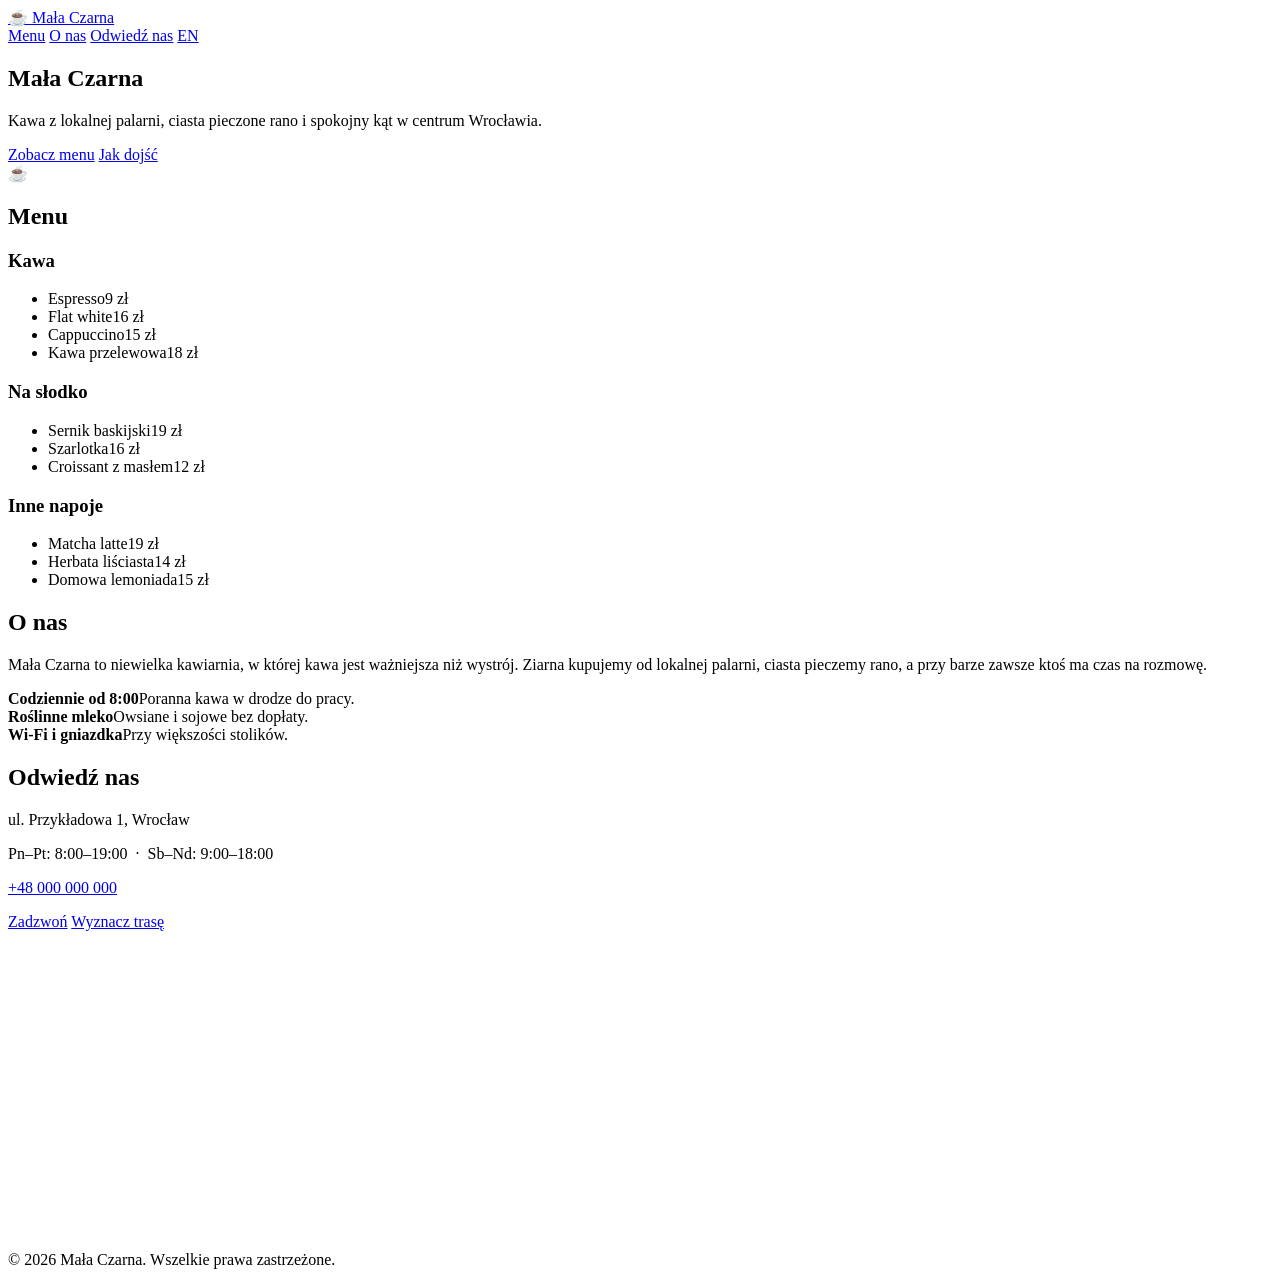
==== index.html @ d8a47744 "Create index.html" ====
<!DOCTYPE html>
<html lang="pl">
<head>
    <meta charset="UTF-8">
    <meta name="viewport" content="width=device-width, initial-scale=1.0">
    <meta name="description" content="Mała Czarna – kawiarnia we Wrocławiu. Dobra kawa, domowe ciasta i spokojny kąt w centrum.">
    <title>Mała Czarna – kawiarnia we Wrocławiu</title>
    <link rel="icon" href="data:image/svg+xml,<svg xmlns='http://www.w3.org/2000/svg' viewBox='0 0 100 100'><text y='.9em' font-size='90'>☕</text></svg>">
    <link rel="alternate" hreflang="pl" href="index.html">
    <link rel="alternate" hreflang="en" href="en.html">

    <meta property="og:type" content="website">
    <meta property="og:title" content="Mała Czarna – kawiarnia we Wrocławiu">
    <meta property="og:description" content="Dobra kawa, domowe ciasta i spokojny kąt w centrum Wrocławia.">
    <meta property="og:locale" content="pl_PL">

    <link rel="stylesheet" href="style.css">

    <script type="application/ld+json">
    {
        "@context": "https://schema.org",
        "@type": "CafeOrCoffeeShop",
        "name": "Mała Czarna",
        "address": {
            "@type": "PostalAddress",
            "streetAddress": "ul. Przykładowa 1",
            "addressLocality": "Wrocław",
            "addressCountry": "PL"
        },
        "telephone": "+48000000000",
        "openingHours": ["Mo-Fr 08:00-19:00", "Sa-Su 09:00-18:00"]
    }
    </script>
</head>
<body>

    <header>
        <nav>
            <a href="#" class="brand"><span class="brand-cup">☕</span> Mała Czarna</a>
            <div class="links">
                <a href="#menu">Menu</a>
                <a href="#about">O nas</a>
                <a href="#visit">Odwiedź nas</a>
                <a href="en.html" hreflang="en" lang="en" class="lang">EN</a>
            </div>
        </nav>
    </header>

    <section class="hero">
        <div class="hero-text">
            <h1>Mała Czarna</h1>
            <p class="lead">Kawa z lokalnej palarni, ciasta pieczone rano i spokojny kąt w centrum Wrocławia.</p>
            <div class="hero-buttons">
                <a href="#menu" class="button">Zobacz menu</a>
                <a href="#visit" class="button button-outline">Jak dojść</a>
            </div>
        </div>
        <div class="hero-art" aria-hidden="true">☕</div>
    </section>

    <section id="menu" class="section">
        <h2>Menu</h2>
        <div class="menu-grid">
            <div class="menu-col">
                <h3>Kawa</h3>
                <ul>
                    <li><span>Espresso</span><span class="price">9 zł</span></li>
                    <li><span>Flat white</span><span class="price">16 zł</span></li>
                    <li><span>Cappuccino</span><span class="price">15 zł</span></li>
                    <li><span>Kawa przelewowa</span><span class="price">18 zł</span></li>
                </ul>
            </div>
            <div class="menu-col">
                <h3>Na słodko</h3>
                <ul>
                    <li><span>Sernik baskijski</span><span class="price">19 zł</span></li>
                    <li><span>Szarlotka</span><span class="price">16 zł</span></li>
                    <li><span>Croissant z masłem</span><span class="price">12 zł</span></li>
                </ul>
            </div>
            <div class="menu-col">
                <h3>Inne napoje</h3>
                <ul>
                    <li><span>Matcha latte</span><span class="price">19 zł</span></li>
                    <li><span>Herbata liściasta</span><span class="price">14 zł</span></li>
                    <li><span>Domowa lemoniada</span><span class="price">15 zł</span></li>
                </ul>
            </div>
        </div>
    </section>

    <section id="about" class="section alt">
        <h2>O nas</h2>
        <p class="text">
            Mała Czarna to niewielka kawiarnia, w której kawa jest ważniejsza niż wystrój.
            Ziarna kupujemy od lokalnej palarni, ciasta pieczemy rano,
            a przy barze zawsze ktoś ma czas na rozmowę.
        </p>
        <div class="perks">
            <div class="perk"><strong>Codziennie od 8:00</strong><span>Poranna kawa w drodze do pracy.</span></div>
            <div class="perk"><strong>Roślinne mleko</strong><span>Owsiane i sojowe bez dopłaty.</span></div>
            <div class="perk"><strong>Wi-Fi i gniazdka</strong><span>Przy większości stolików.</span></div>
        </div>
    </section>

    <section id="visit" class="section visit">
        <h2>Odwiedź nas</h2>
        <p>ul. Przykładowa 1, Wrocław</p>
        <p>Pn–Pt: 8:00–19:00 &nbsp;·&nbsp; Sb–Nd: 9:00–18:00</p>
        <p><a href="tel:+48000000000" class="phone">+48 000 000 000</a></p>
        <div class="visit-buttons">
            <a href="tel:+48000000000" class="button">Zadzwoń</a>
            <a href="https://www.google.com/maps/dir/?api=1&destination=Rynek+Wroclaw" class="button button-outline" target="_blank" rel="noopener">Wyznacz trasę</a>
        </div>
        <div class="map">
            <iframe
                src="https://www.google.com/maps?q=Rynek+Wroclaw&output=embed"
                width="100%" height="300" style="border:0;"
                allowfullscreen="" loading="lazy"
                title="Mapa dojazdu do Mała Czarna">
            </iframe>
        </div>
    </section>

    <footer>
        <p>© 2026 Mała Czarna. Wszelkie prawa zastrzeżone.</p>
    </footer>

</body>
</html>
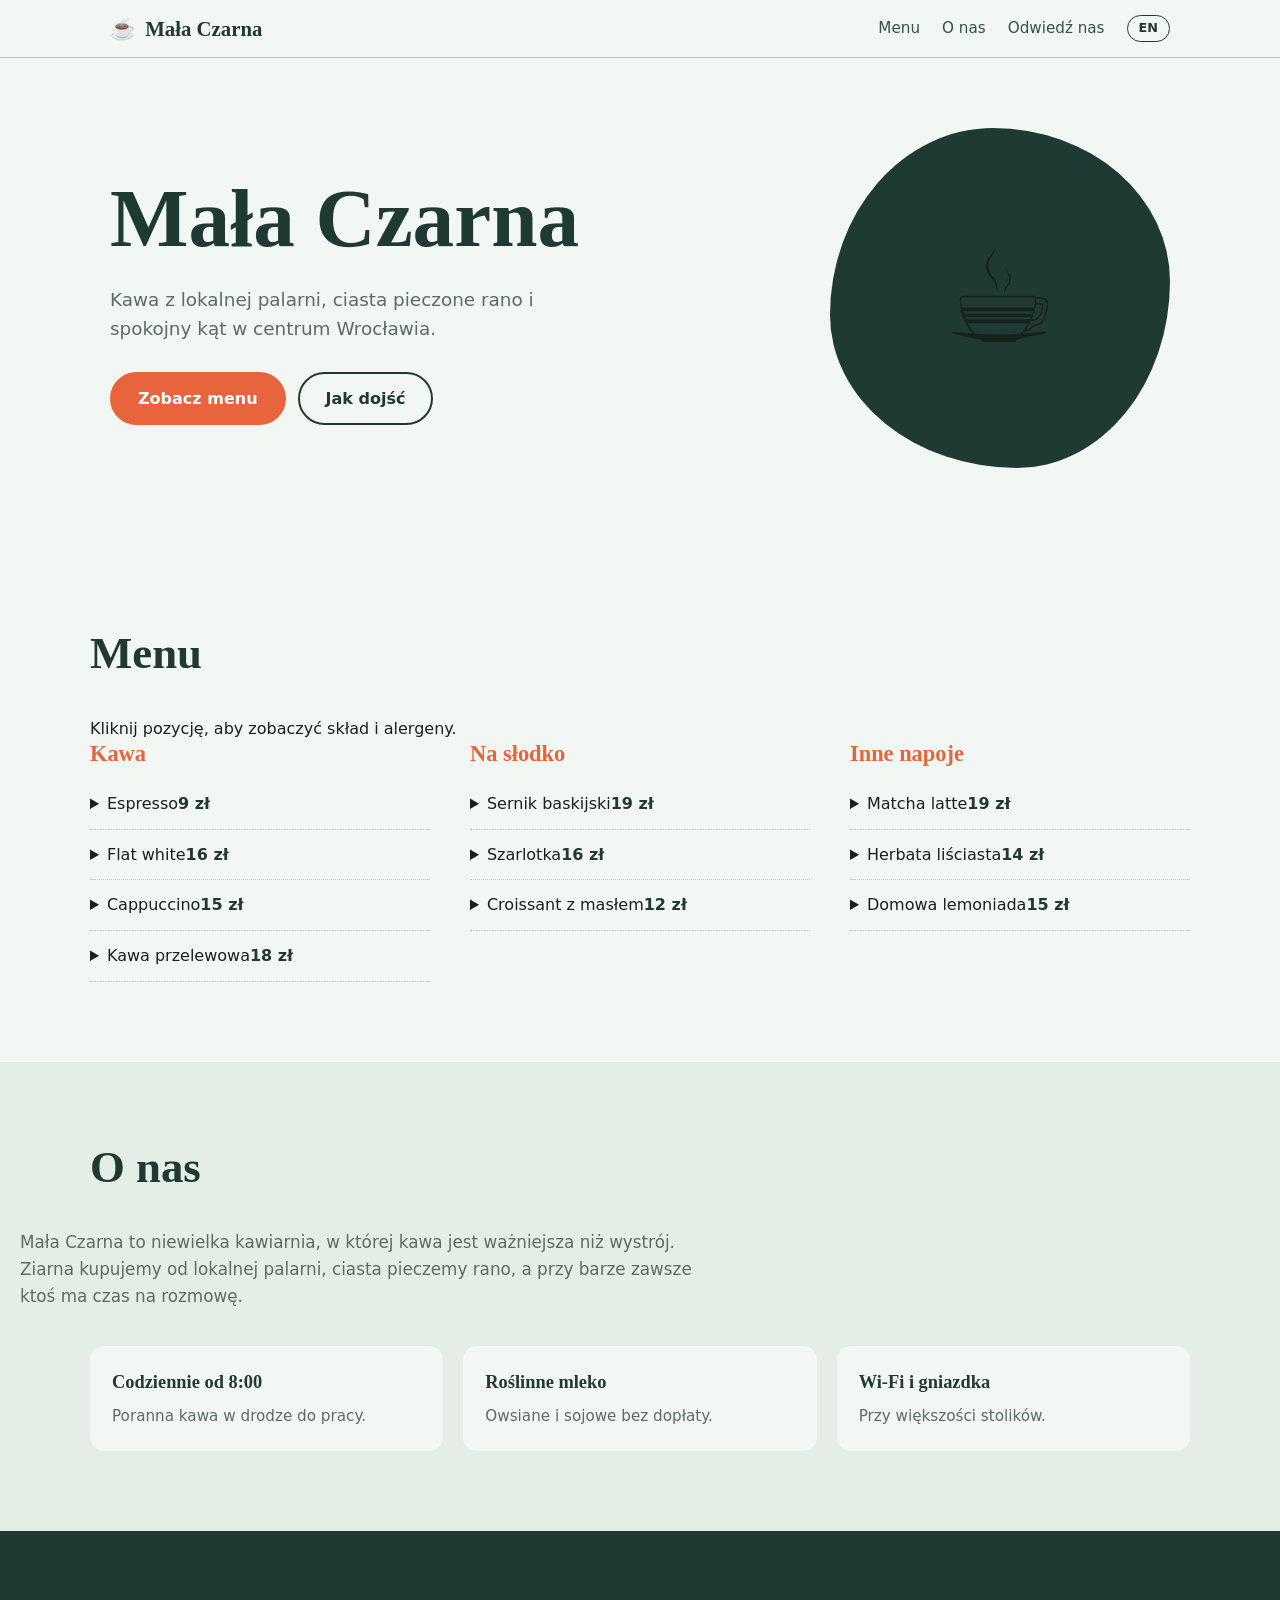
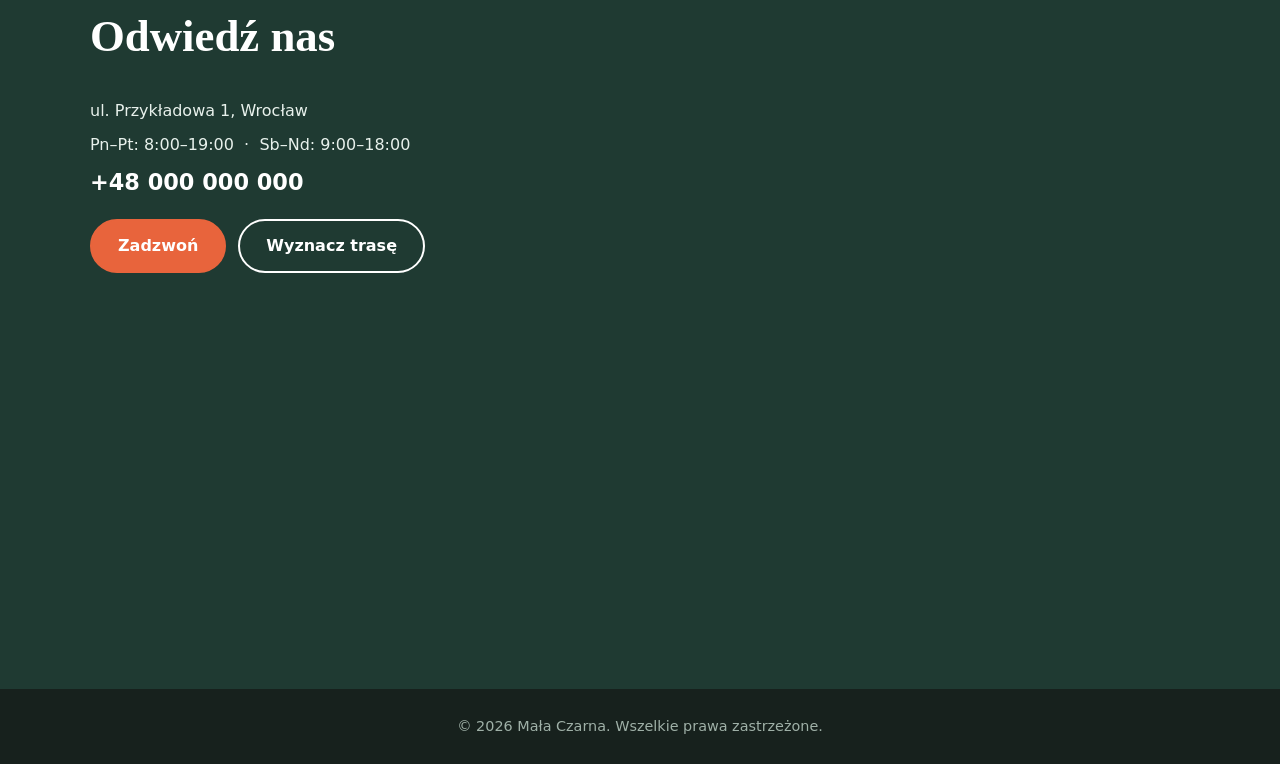
==== commit d6c35436: "Update index.html" ====
--- a/index.html
+++ b/index.html
@@ -60,30 +60,61 @@
 
     <section id="menu" class="section">
         <h2>Menu</h2>
+        <p class="hint">Kliknij pozycję, aby zobaczyć skład i alergeny.</p>
         <div class="menu-grid">
             <div class="menu-col">
                 <h3>Kawa</h3>
                 <ul>
-                    <li><span>Espresso</span><span class="price">9 zł</span></li>
-                    <li><span>Flat white</span><span class="price">16 zł</span></li>
-                    <li><span>Cappuccino</span><span class="price">15 zł</span></li>
-                    <li><span>Kawa przelewowa</span><span class="price">18 zł</span></li>
+                    <li><details>
+                        <summary><span>Espresso</span><span class="price">9 zł</span></summary>
+                        <p class="ingredients"><strong>Skład:</strong> kawa arabica z lokalnej palarni, woda.<span class="allergens">Alergeny: brak</span></p>
+                    </details></li>
+                    <li><details>
+                        <summary><span>Flat white</span><span class="price">16 zł</span></summary>
+                        <p class="ingredients"><strong>Skład:</strong> podwójne espresso, mleko 3,2% (lub napój roślinny).<span class="allergens">Alergeny: mleko</span></p>
+                    </details></li>
+                    <li><details>
+                        <summary><span>Cappuccino</span><span class="price">15 zł</span></summary>
+                        <p class="ingredients"><strong>Skład:</strong> espresso, mleko, mleczna pianka.<span class="allergens">Alergeny: mleko</span></p>
+                    </details></li>
+                    <li><details>
+                        <summary><span>Kawa przelewowa</span><span class="price">18 zł</span></summary>
+                        <p class="ingredients"><strong>Skład:</strong> kawa single origin, woda.<span class="allergens">Alergeny: brak</span></p>
+                    </details></li>
                 </ul>
             </div>
             <div class="menu-col">
                 <h3>Na słodko</h3>
                 <ul>
-                    <li><span>Sernik baskijski</span><span class="price">19 zł</span></li>
-                    <li><span>Szarlotka</span><span class="price">16 zł</span></li>
-                    <li><span>Croissant z masłem</span><span class="price">12 zł</span></li>
+                    <li><details>
+                        <summary><span>Sernik baskijski</span><span class="price">19 zł</span></summary>
+                        <p class="ingredients"><strong>Skład:</strong> ser śmietankowy, śmietana, jajka, cukier, mąka pszenna.<span class="allergens">Alergeny: mleko, jaja, gluten</span></p>
+                    </details></li>
+                    <li><details>
+                        <summary><span>Szarlotka</span><span class="price">16 zł</span></summary>
+                        <p class="ingredients"><strong>Skład:</strong> jabłka, mąka pszenna, masło, cukier, cynamon.<span class="allergens">Alergeny: gluten, mleko</span></p>
+                    </details></li>
+                    <li><details>
+                        <summary><span>Croissant z masłem</span><span class="price">12 zł</span></summary>
+                        <p class="ingredients"><strong>Skład:</strong> mąka pszenna, masło, mleko, drożdże, cukier, sól.<span class="allergens">Alergeny: gluten, mleko</span></p>
+                    </details></li>
                 </ul>
             </div>
             <div class="menu-col">
                 <h3>Inne napoje</h3>
                 <ul>
-                    <li><span>Matcha latte</span><span class="price">19 zł</span></li>
-                    <li><span>Herbata liściasta</span><span class="price">14 zł</span></li>
-                    <li><span>Domowa lemoniada</span><span class="price">15 zł</span></li>
+                    <li><details>
+                        <summary><span>Matcha latte</span><span class="price">19 zł</span></summary>
+                        <p class="ingredients"><strong>Skład:</strong> matcha, mleko (lub napój roślinny), syrop waniliowy.<span class="allergens">Alergeny: mleko</span></p>
+                    </details></li>
+                    <li><details>
+                        <summary><span>Herbata liściasta</span><span class="price">14 zł</span></summary>
+                        <p class="ingredients"><strong>Skład:</strong> herbata liściasta, woda.<span class="allergens">Alergeny: brak</span></p>
+                    </details></li>
+                    <li><details>
+                        <summary><span>Domowa lemoniada</span><span class="price">15 zł</span></summary>
+                        <p class="ingredients"><strong>Skład:</strong> cytryna, woda gazowana, cukier, mięta.<span class="allergens">Alergeny: brak</span></p>
+                    </details></li>
                 </ul>
             </div>
         </div>
--- a/style.css
+++ b/style.css
@@ -0,0 +1,423 @@
+
+:root {
+    --bg: #f3f7f3;
+    --bg-alt: #e4eee6;
+    --green: #1f3a32;
+    --green-soft: #2f5547;
+    --accent: #e8643c;
+    --accent-dark: #cf5230;
+    --ink: #17211d;
+    --muted: #5d6b64;
+    --line: #b9c9bf;
+}
+
+* {
+    box-sizing: border-box;
+    margin: 0;
+    padding: 0;
+}
+
+html {
+    scroll-behavior: smooth;
+}
+
+body {
+    font-family: "Segoe UI", system-ui, -apple-system, Arial, sans-serif;
+    line-height: 1.6;
+    color: var(--ink);
+    background: var(--bg);
+}
+
+a {
+    color: inherit;
+    text-decoration: none;
+}
+
+h1, h2, h3 {
+    font-family: Georgia, "Times New Roman", serif;
+    line-height: 1.15;
+    font-weight: 700;
+}
+
+
+header {
+    position: sticky;
+    top: 0;
+    z-index: 100;
+    background: rgba(243, 247, 243, 0.94);
+    backdrop-filter: blur(6px);
+    border-bottom: 1px solid var(--line);
+}
+
+nav {
+    max-width: 1100px;
+    margin: 0 auto;
+    padding: 12px 20px;
+    display: flex;
+    align-items: center;
+    justify-content: space-between;
+    gap: 16px;
+    flex-wrap: wrap;
+}
+
+.brand {
+    font-family: Georgia, "Times New Roman", serif;
+    font-size: 1.3rem;
+    font-weight: 700;
+    color: var(--green);
+}
+
+.brand-cup {
+    margin-right: 4px;
+}
+
+.links {
+    display: flex;
+    align-items: center;
+    flex-wrap: wrap;
+    gap: 6px 22px;
+}
+
+.links a {
+    font-size: 0.95rem;
+    color: var(--green-soft);
+    transition: color 0.2s;
+}
+
+.links a:hover {
+    color: var(--accent);
+}
+
+.links a.lang {
+    border: 1px solid var(--green);
+    color: var(--green);
+    padding: 2px 11px;
+    border-radius: 999px;
+    font-size: 0.8rem;
+    font-weight: 600;
+}
+
+.links a.lang:hover {
+    background: var(--green);
+    color: #fff;
+}
+
+
+.hero {
+    max-width: 1100px;
+    margin: 0 auto;
+    padding: 70px 20px 80px;
+    display: grid;
+    grid-template-columns: 1.3fr 1fr;
+    align-items: center;
+    gap: 40px;
+}
+
+.hero h1 {
+    font-size: clamp(3rem, 9vw, 5.2rem);
+    color: var(--green);
+    margin-bottom: 18px;
+}
+
+.lead {
+    font-size: 1.15rem;
+    color: var(--muted);
+    max-width: 480px;
+}
+
+.hero-buttons {
+    margin-top: 28px;
+    display: flex;
+    flex-wrap: wrap;
+    gap: 12px;
+}
+
+.hero-art {
+    aspect-ratio: 1 / 1;
+    max-width: 340px;
+    width: 100%;
+    margin-left: auto;
+    background: var(--green);
+    border-radius: 48% 52% 45% 55% / 55% 45% 55% 45%;
+    display: flex;
+    align-items: center;
+    justify-content: center;
+    font-size: clamp(5rem, 14vw, 8rem);
+}
+
+
+.button {
+    display: inline-block;
+    background: var(--accent);
+    color: #fff;
+    padding: 12px 26px;
+    border-radius: 999px;
+    font-weight: 600;
+    border: 2px solid var(--accent);
+    transition: transform 0.2s, background 0.2s, color 0.2s;
+}
+
+.button:hover {
+    transform: translateY(-2px);
+    background: var(--accent-dark);
+    border-color: var(--accent-dark);
+}
+
+.button-outline {
+    background: transparent;
+    color: var(--green);
+    border-color: var(--green);
+}
+
+.button-outline:hover {
+    background: var(--green);
+    border-color: var(--green);
+    color: #fff;
+}
+
+
+.section {
+    padding: 80px 20px;
+    scroll-margin-top: 60px;
+}
+
+.section > * {
+    max-width: 1100px;
+    margin-left: auto;
+    margin-right: auto;
+}
+
+.section h2 {
+    font-size: clamp(2rem, 5vw, 2.8rem);
+    color: var(--green);
+    margin-bottom: 36px;
+}
+
+.section.alt {
+    background: var(--bg-alt);
+}
+
+.text {
+    max-width: 680px !important;
+    margin-left: 0 !important;
+    margin-bottom: 36px;
+    color: var(--muted);
+    font-size: 1.05rem;
+}
+
+
+.menu-grid {
+    display: grid;
+    grid-template-columns: repeat(auto-fit, minmax(260px, 1fr));
+    gap: 40px;
+}
+
+.menu-col h3 {
+    font-size: 1.4rem;
+    color: var(--accent);
+    margin-bottom: 12px;
+}
+
+.menu-col ul {
+    list-style: none;
+}
+
+.menu-col li {
+    display: flex;
+    justify-content: space-between;
+    gap: 16px;
+    padding: 12px 0;
+    border-bottom: 1px dotted var(--line);
+}
+
+.price {
+    font-weight: 700;
+    color: var(--green);
+    white-space: nowrap;
+}
+
+
+.perks {
+    display: grid;
+    grid-template-columns: repeat(auto-fit, minmax(220px, 1fr));
+    gap: 20px;
+}
+
+.perk {
+    background: var(--bg);
+    border-radius: 14px;
+    padding: 22px;
+}
+
+.perk strong {
+    display: block;
+    font-family: Georgia, "Times New Roman", serif;
+    font-size: 1.15rem;
+    color: var(--green);
+    margin-bottom: 6px;
+}
+
+.perk span {
+    color: var(--muted);
+    font-size: 0.95rem;
+}
+
+
+.section.visit {
+    background: var(--green);
+    color: #e8f1ec;
+}
+
+.section.visit h2 {
+    color: #fff;
+}
+
+.visit p {
+    margin-bottom: 8px;
+}
+
+.phone {
+    color: #fff;
+    font-size: 1.4rem;
+    font-weight: 600;
+}
+
+.visit-buttons {
+    margin-top: 18px;
+    display: flex;
+    flex-wrap: wrap;
+    gap: 12px;
+}
+
+.visit .button-outline {
+    color: #fff;
+    border-color: #fff;
+}
+
+.visit .button-outline:hover {
+    background: #fff;
+    color: var(--green);
+}
+
+.map {
+    margin-top: 36px;
+    border-radius: 16px;
+    overflow: hidden;
+}
+
+.map iframe {
+    display: block;
+}
+
+
+footer {
+    background: var(--ink);
+    color: #9fb0a7;
+    padding: 26px 20px;
+    text-align: center;
+    font-size: 0.9rem;
+}
+
+
+@media (max-width: 760px) {
+    .hero {
+        grid-template-columns: 1fr;
+        padding: 44px 20px 56px;
+    }
+
+    .hero-art {
+        margin: 0 auto;
+        max-width: 220px;
+        order: -1;
+    }
+
+    .section {
+        padding: 56px 20px;
+    }
+}
+
+@media (prefers-reduced-motion: reduce) {
+    html {
+        scroll-behavior: auto;
+    }
+
+    * {
+        transition: none !important;
+    }
+}
+
+
+
+
+.hero h1,
+.hero .lead,
+.hero-buttons {
+    animation: riseIn 0.8s cubic-bezier(0.2, 0.7, 0.2, 1) both;
+}
+.hero h1 { animation-delay: 0.1s; }
+.hero .lead { animation-delay: 0.3s; }
+.hero-buttons { animation-delay: 0.5s; }
+
+
+.hero-art {
+    animation:
+        popIn 0.9s cubic-bezier(0.2, 0.8, 0.2, 1.1) 0.2s both,
+        bob 6s ease-in-out 1.2s infinite;
+}
+
+
+.brand:hover .brand-cup {
+    display: inline-block;
+    animation: wiggle 0.6s ease;
+}
+.menu-col li {
+    transition: padding-left 0.2s ease, color 0.2s ease;
+}
+.menu-col li:hover {
+    padding-left: 10px;
+    color: var(--accent);
+}
+.perk {
+    transition: transform 0.25s ease, box-shadow 0.25s ease;
+}
+.perk:hover {
+    transform: translateY(-4px);
+    box-shadow: 0 10px 24px rgba(31, 58, 50, 0.12);
+}
+
+
+@supports (animation-timeline: view()) {
+    .section h2,
+    .menu-col,
+    .text,
+    .perk,
+    .visit .map {
+        animation: riseIn linear both;
+        animation-timeline: view();
+        animation-range: entry 0% entry 35%;
+    }
+}
+
+@keyframes riseIn {
+    from { opacity: 0; transform: translateY(22px); }
+    to   { opacity: 1; transform: translateY(0); }
+}
+@keyframes popIn {
+    from { opacity: 0; transform: scale(0.85) rotate(-6deg); }
+    to   { opacity: 1; transform: scale(1) rotate(0); }
+}
+@keyframes bob {
+    0%, 100% { transform: translateY(0); }
+    50%      { transform: translateY(-10px); }
+}
+@keyframes wiggle {
+    0%, 100% { transform: rotate(0); }
+    30%      { transform: rotate(-14deg); }
+    60%      { transform: rotate(10deg); }
+}
+
+@media (prefers-reduced-motion: reduce) {
+    *, *::before, *::after {
+        animation: none !important;
+    }
+}
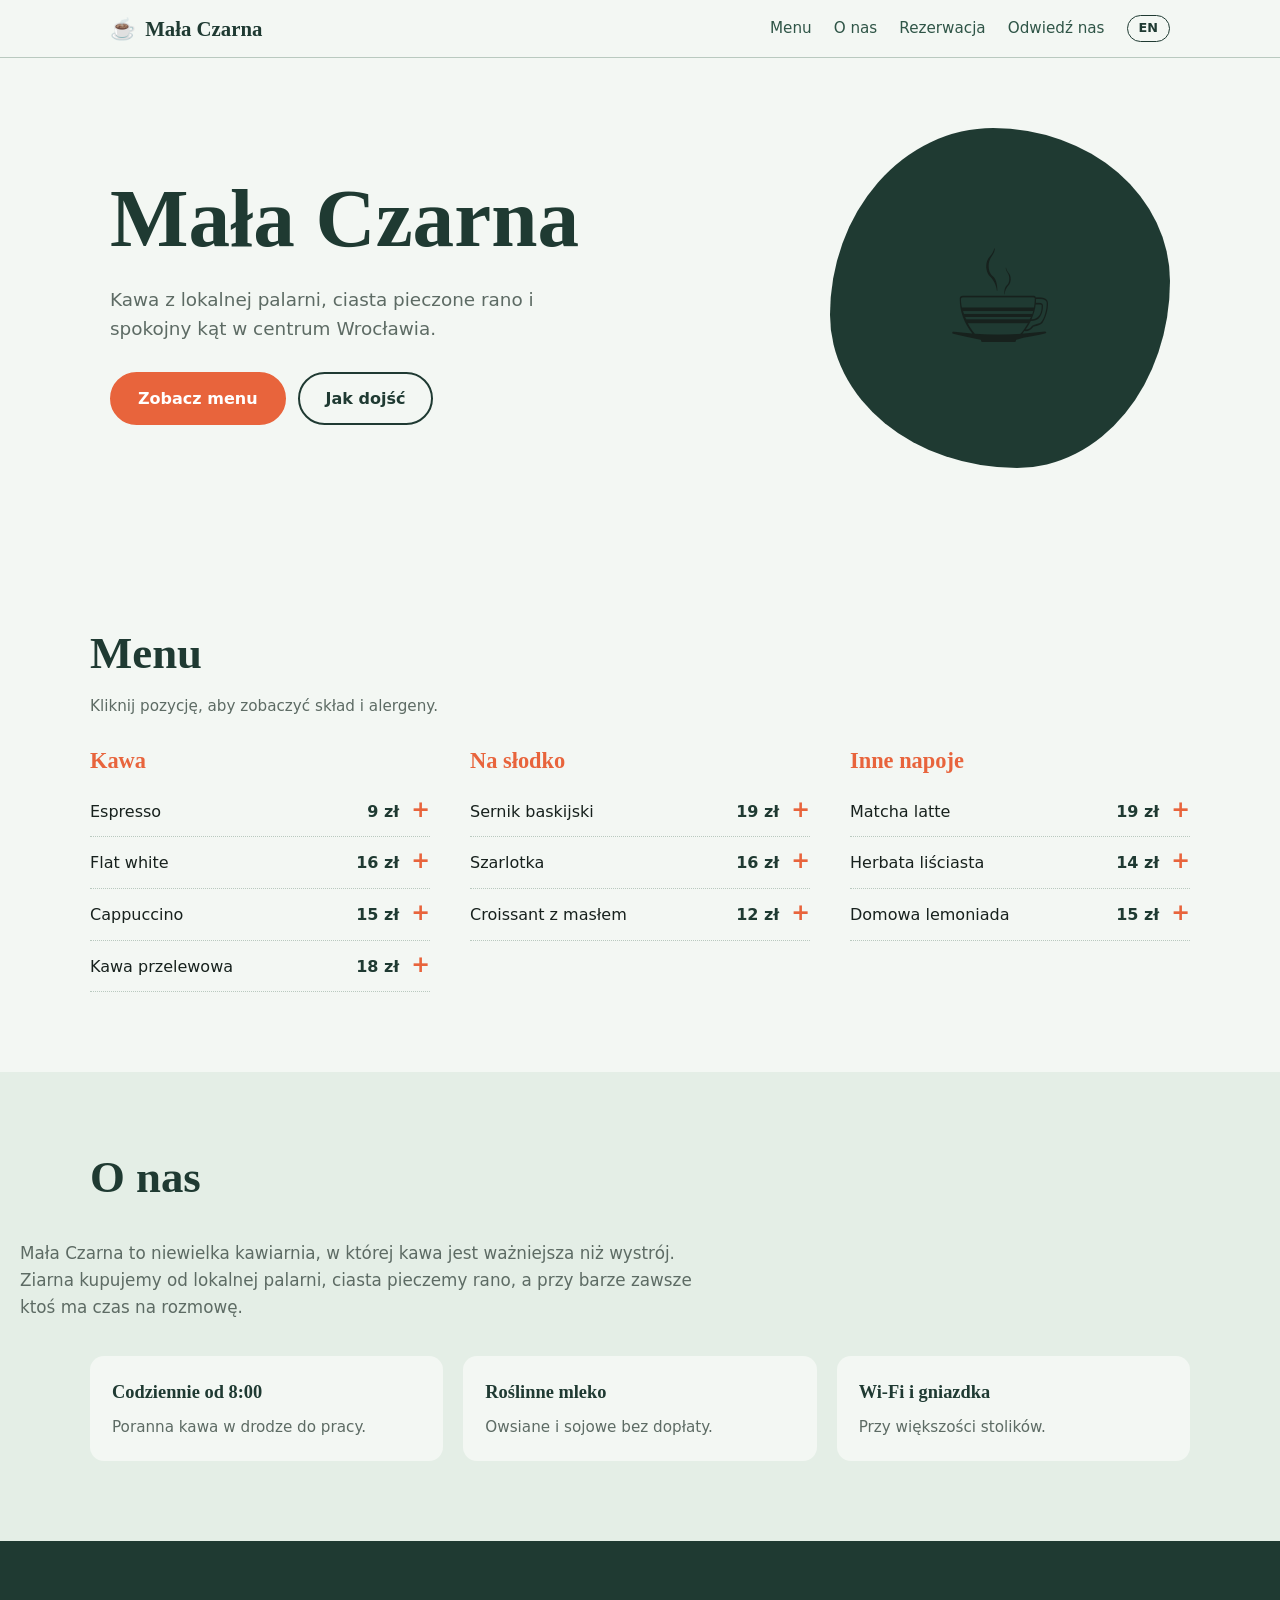
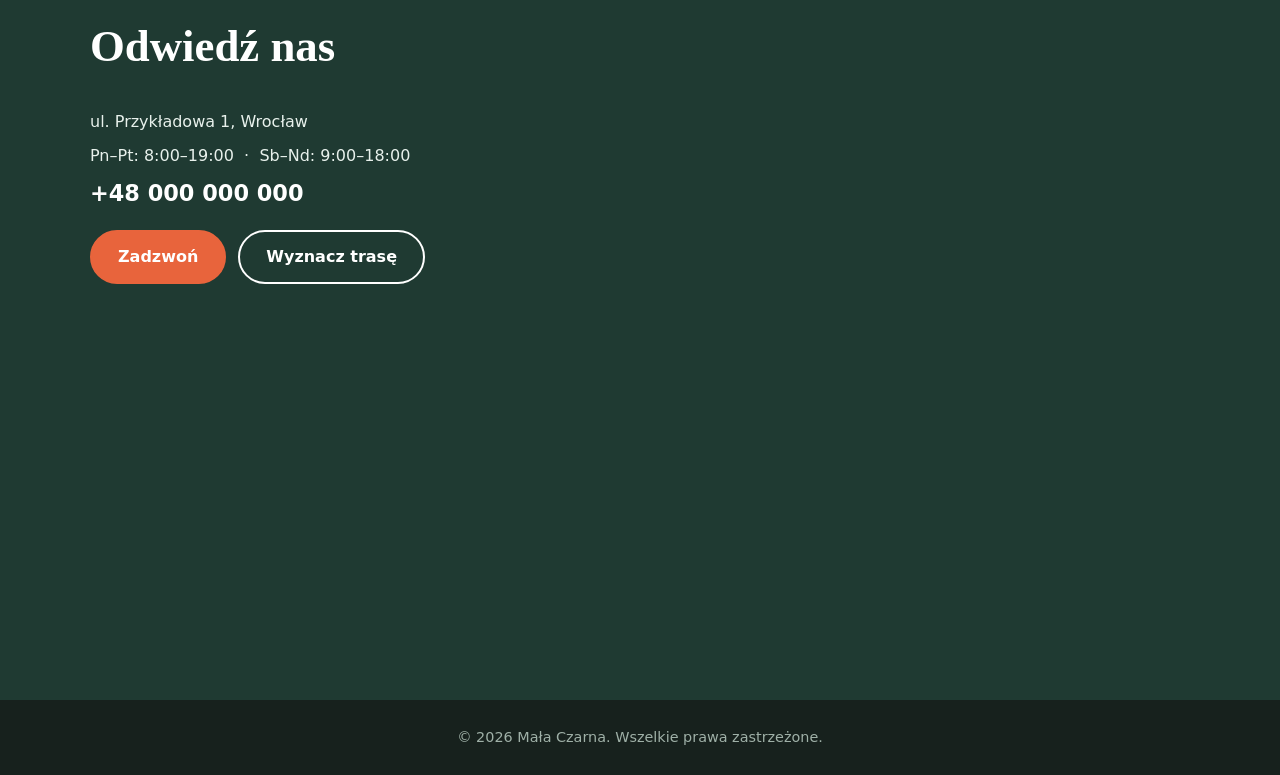
==== commit 0a724709: "Update index.html" ====
--- a/index.html
+++ b/index.html
@@ -40,6 +40,7 @@
             <div class="links">
                 <a href="#menu">Menu</a>
                 <a href="#about">O nas</a>
+                <a href="#book">Rezerwacja</a>
                 <a href="#visit">Odwiedź nas</a>
                 <a href="en.html" hreflang="en" lang="en" class="lang">EN</a>
             </div>
--- a/style.css
+++ b/style.css
@@ -421,3 +421,154 @@
         animation: none !important;
     }
 }
+
+/* ===== Раскрывающиеся позиции меню ===== */
+.hint {
+    color: var(--muted);
+    font-size: 0.95rem;
+    margin: -22px auto 30px;
+}
+
+.menu-col li {
+    display: block;
+    padding: 0;
+}
+.menu-col li:hover {
+    padding-left: 0;
+    color: inherit;
+}
+
+.menu-col summary {
+    display: flex;
+    align-items: baseline;
+    gap: 12px;
+    padding: 12px 0;
+    cursor: pointer;
+    list-style: none;
+    transition: padding-left 0.2s ease, color 0.2s ease;
+}
+.menu-col summary::-webkit-details-marker {
+    display: none;
+}
+.menu-col summary > span:first-child {
+    flex: 1;
+}
+.menu-col summary::after {
+    content: "+";
+    color: var(--accent);
+    font-weight: 700;
+    font-size: 1.4rem;
+    line-height: 1;
+    transition: transform 0.3s ease;
+}
+.menu-col details[open] summary::after {
+    transform: rotate(45deg);
+}
+.menu-col summary:hover {
+    padding-left: 10px;
+    color: var(--accent);
+}
+.menu-col summary:focus-visible {
+    outline: 2px solid var(--accent);
+    outline-offset: 2px;
+    border-radius: 6px;
+}
+
+.ingredients {
+    margin: 0 0 14px;
+    padding: 12px 14px;
+    background: var(--bg-alt);
+    border-radius: 10px;
+    font-size: 0.92rem;
+    color: var(--muted);
+}
+.ingredients strong {
+    color: var(--green);
+}
+.ingredients .allergens {
+    display: block;
+    margin-top: 6px;
+    font-size: 0.85rem;
+    color: var(--accent-dark);
+}
+details[open] .ingredients {
+    animation: reveal 0.35s ease both;
+}
+
+/* ===== Ещё анимации ===== */
+
+/* пар над чашкой */
+.hero-art {
+    position: relative;
+}
+.hero-art::before,
+.hero-art::after {
+    content: "";
+    position: absolute;
+    top: 24%;
+    width: 14px;
+    height: 46px;
+    border-radius: 50%;
+    background: rgba(255, 255, 255, 0.4);
+    filter: blur(7px);
+    opacity: 0;
+    animation: steam 3.2s ease-in-out infinite;
+}
+.hero-art::before {
+    left: 42%;
+}
+.hero-art::after {
+    left: 56%;
+    animation-delay: 1.4s;
+}
+
+/* подчёркивание ссылок в шапке */
+.links a:not(.lang) {
+    position: relative;
+}
+.links a:not(.lang)::after {
+    content: "";
+    position: absolute;
+    left: 0;
+    bottom: -4px;
+    width: 100%;
+    height: 2px;
+    background: var(--accent);
+    transform: scaleX(0);
+    transform-origin: left;
+    transition: transform 0.25s ease;
+}
+.links a:not(.lang):hover::after {
+    transform: scaleX(1);
+}
+
+/* цена слегка подпрыгивает при наведении на позицию */
+.menu-col summary:hover .price {
+    animation: nudge 0.4s ease;
+}
+
+/* кнопки: лёгкое нажатие */
+.button:active {
+    transform: scale(0.97);
+}
+
+@keyframes reveal {
+    from { opacity: 0; transform: translateY(-6px); }
+    to   { opacity: 1; transform: none; }
+}
+@keyframes steam {
+    0%   { opacity: 0;    transform: translateY(0) scaleX(1); }
+    30%  { opacity: 0.55; }
+    100% { opacity: 0;    transform: translateY(-42px) scaleX(1.6); }
+}
+@keyframes nudge {
+    0%, 100% { transform: translateY(0); }
+    50%      { transform: translateY(-3px); }
+}
+
+@media (prefers-reduced-motion: reduce) {
+    *, *::before, *::after {
+        animation: none !important;
+        transition: none !important;
+    }
+}
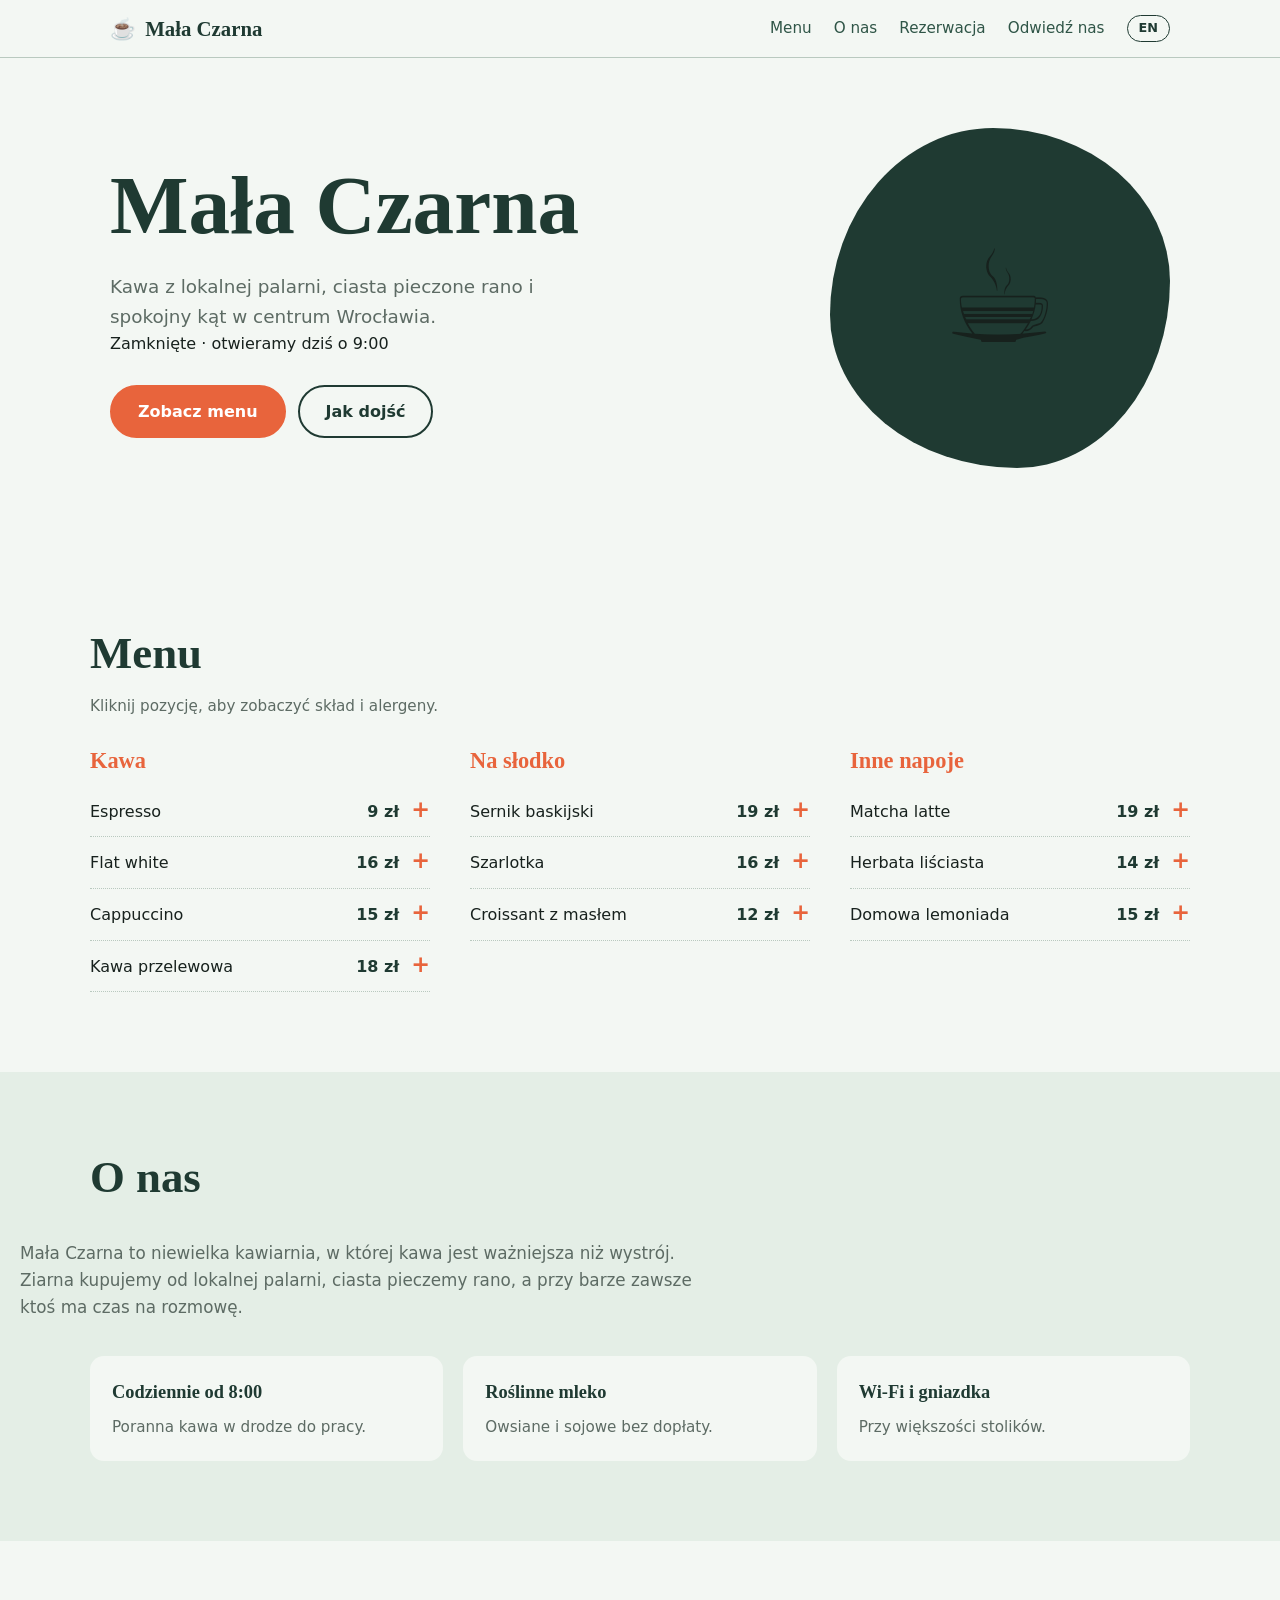
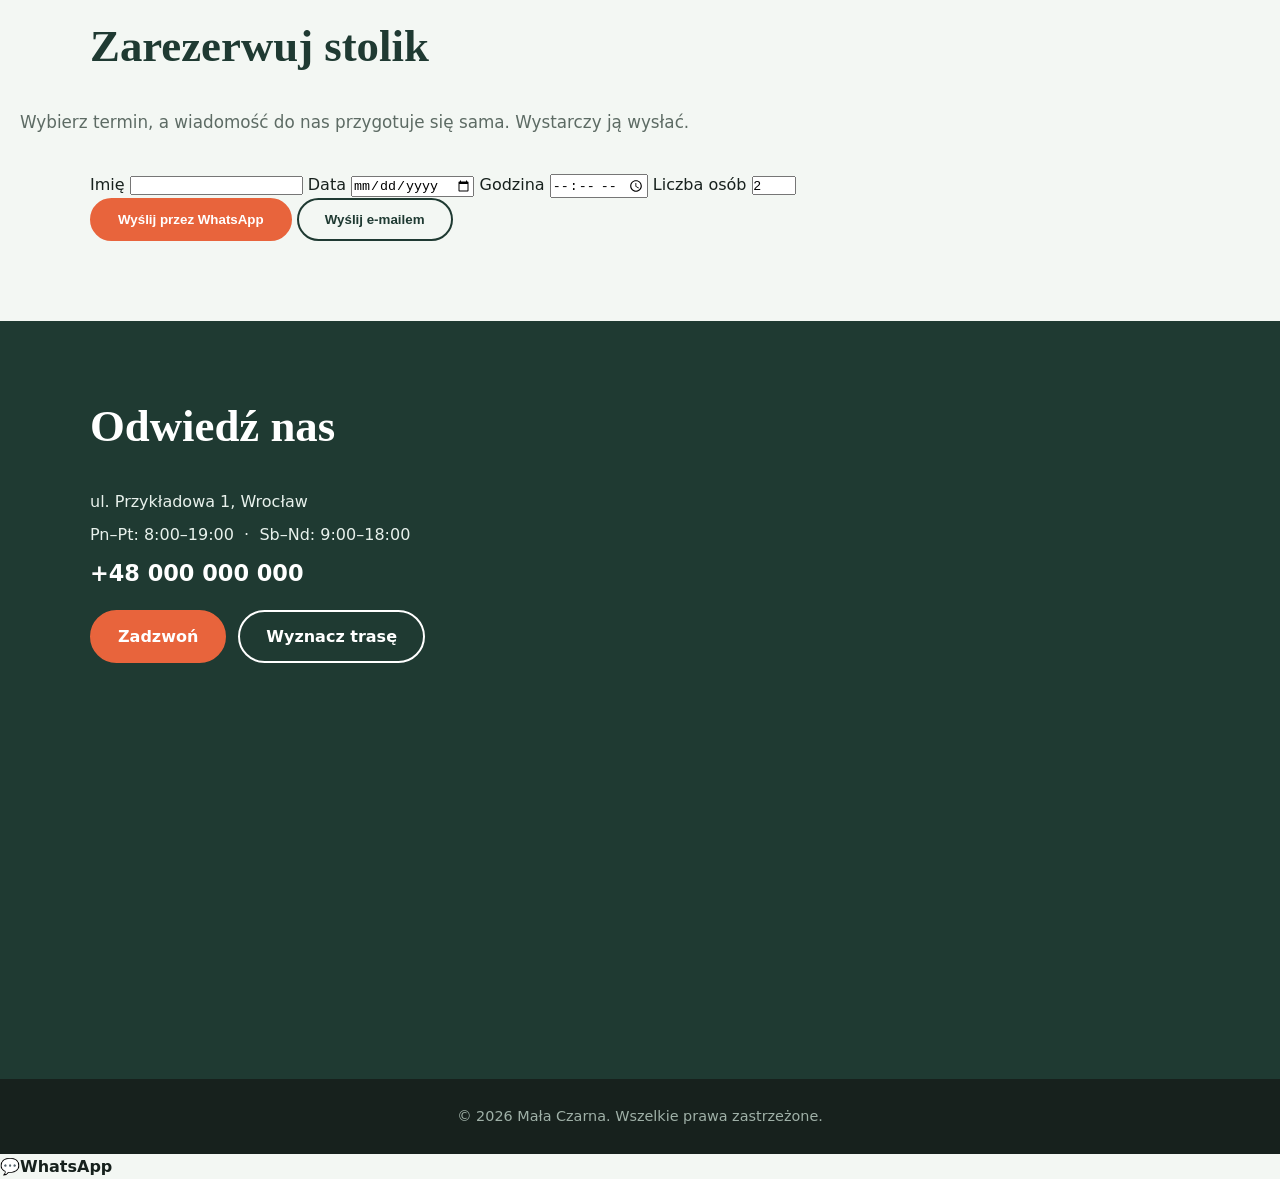
==== commit 237f7cd6: "Update index.html" ====
--- a/index.html
+++ b/index.html
@@ -51,6 +51,7 @@
         <div class="hero-text">
             <h1>Mała Czarna</h1>
             <p class="lead">Kawa z lokalnej palarni, ciasta pieczone rano i spokojny kąt w centrum Wrocławia.</p>
+            <p class="status" id="status" aria-live="polite"></p>
             <div class="hero-buttons">
                 <a href="#menu" class="button">Zobacz menu</a>
                 <a href="#visit" class="button button-outline">Jak dojść</a>
@@ -135,6 +136,22 @@
         </div>
     </section>
 
+    <section id="book" class="section">
+        <h2>Zarezerwuj stolik</h2>
+        <p class="text">Wybierz termin, a wiadomość do nas przygotuje się sama. Wystarczy ją wysłać.</p>
+        <form id="book-form" class="book-form">
+            <label>Imię <input type="text" name="guest" required autocomplete="given-name"></label>
+            <label>Data <input type="date" name="date" required></label>
+            <label>Godzina <input type="time" name="time" required></label>
+            <label>Liczba osób <input type="number" name="guests" min="1" max="12" value="2" required></label>
+            <p class="book-note" id="book-note" role="alert"></p>
+            <div class="book-actions">
+                <button type="submit" data-channel="whatsapp" class="button">Wyślij przez WhatsApp</button>
+                <button type="submit" data-channel="email" class="button button-outline">Wyślij e-mailem</button>
+            </div>
+        </form>
+    </section>
+
     <section id="visit" class="section visit">
         <h2>Odwiedź nas</h2>
         <p>ul. Przykładowa 1, Wrocław</p>
@@ -158,5 +175,10 @@
         <p>© 2026 Mała Czarna. Wszelkie prawa zastrzeżone.</p>
     </footer>
 
+    <a class="wa-float" href="https://wa.me/48000000000" target="_blank" rel="noopener" aria-label="WhatsApp">
+        <span aria-hidden="true">💬</span><b>WhatsApp</b>
+    </a>
+    <script src="script.js" defer></script>
+
 </body>
 </html>
